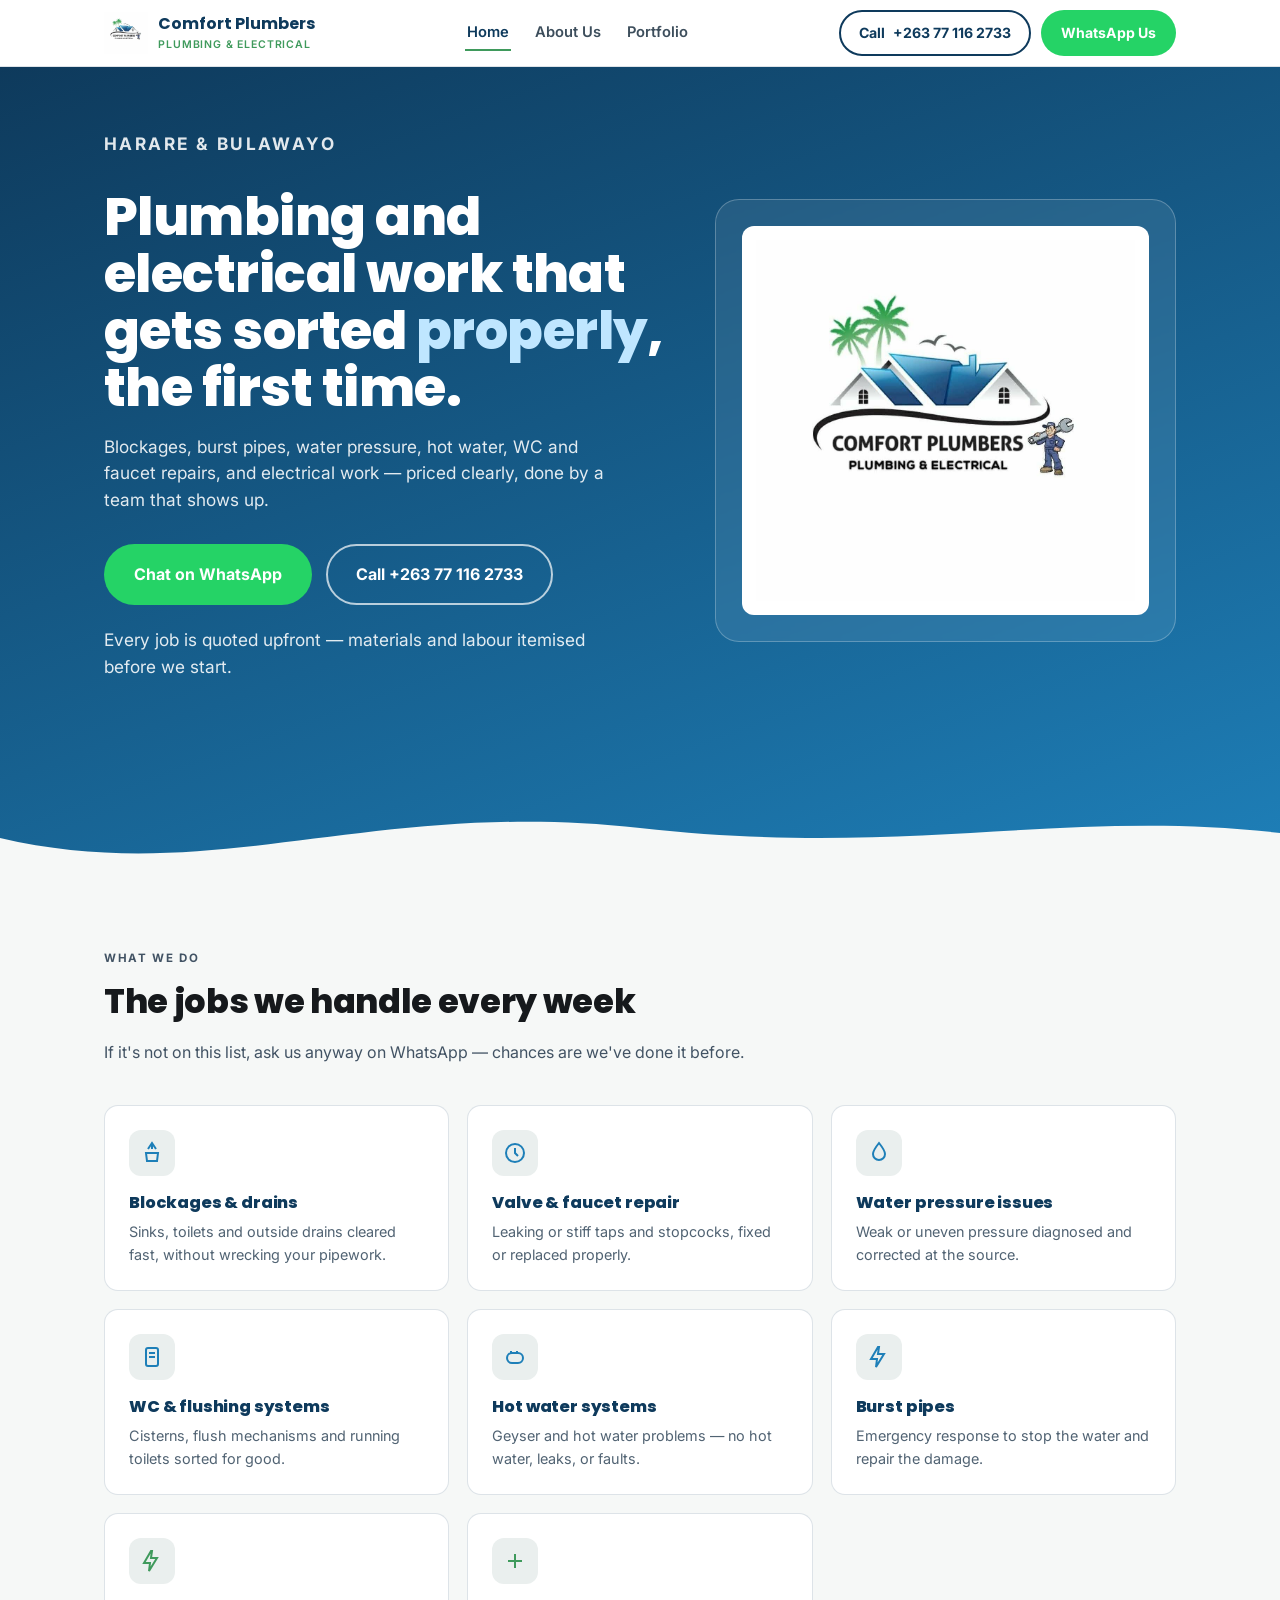
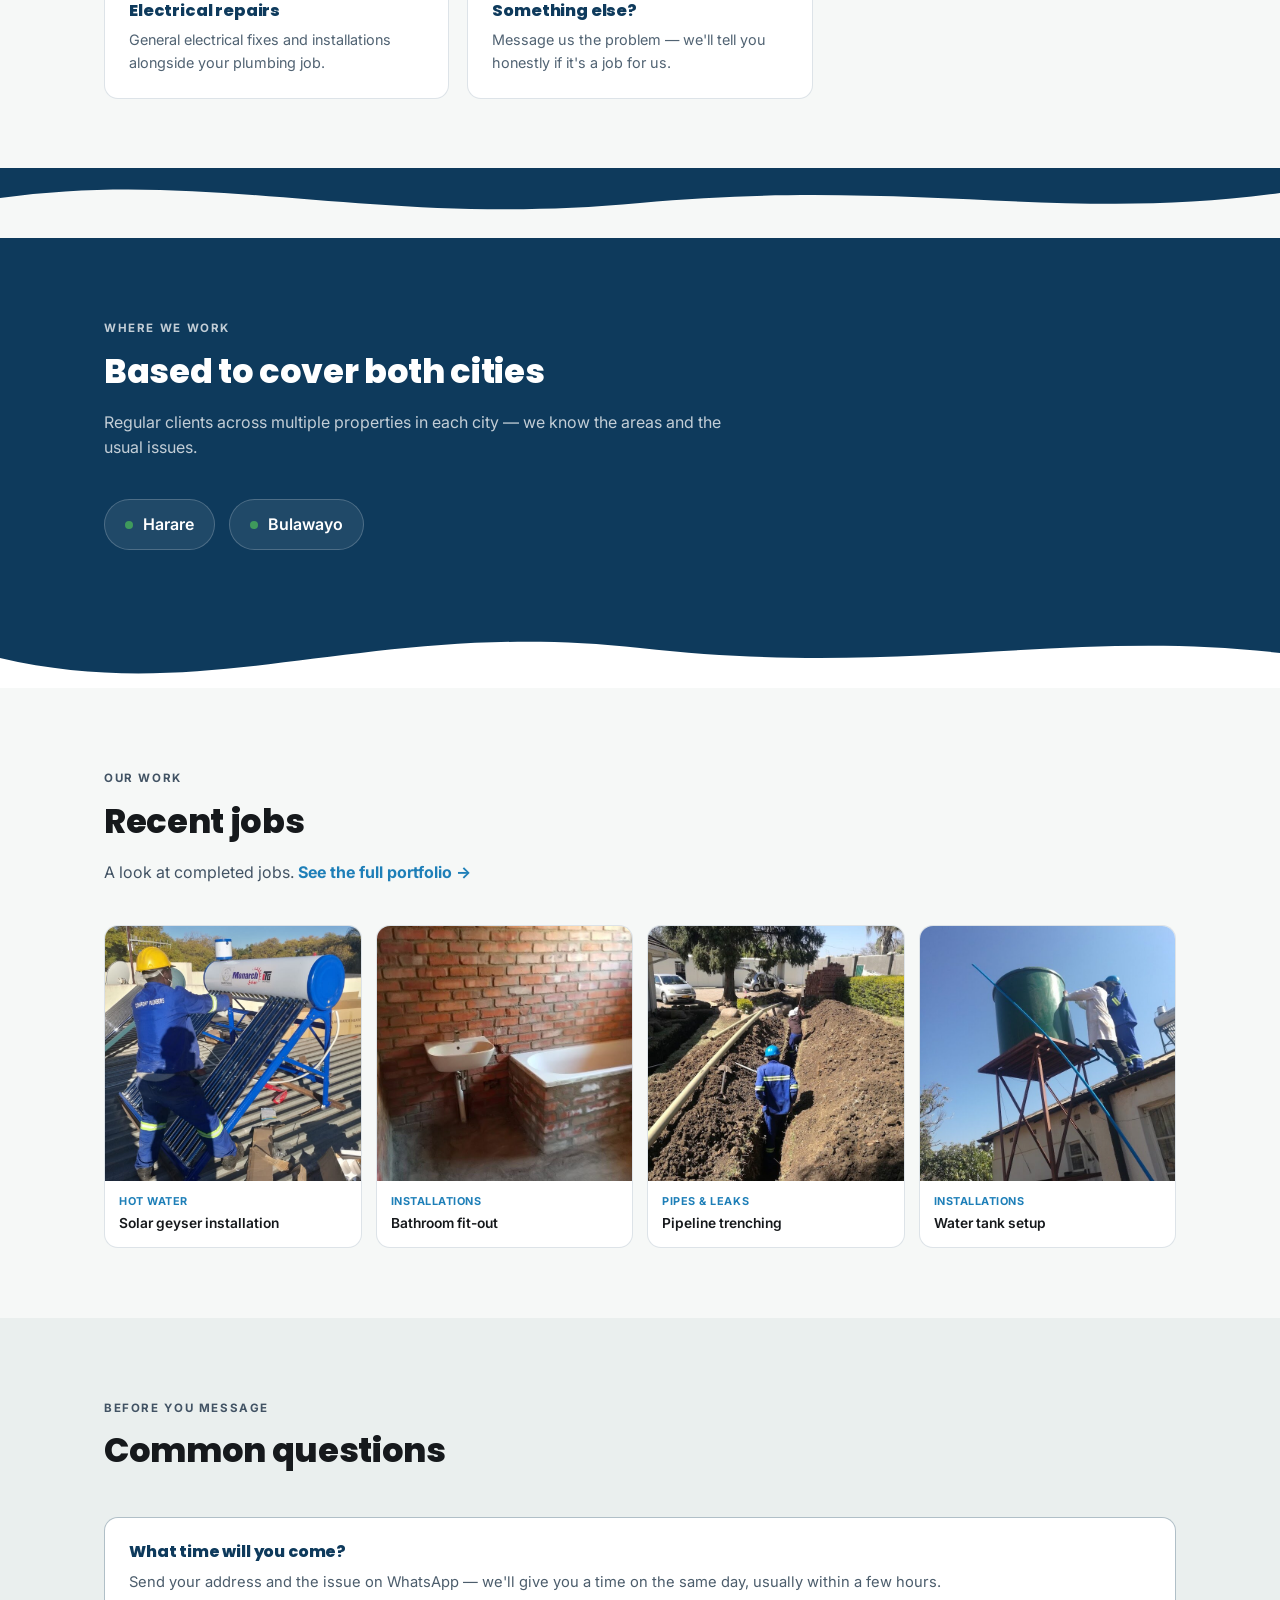
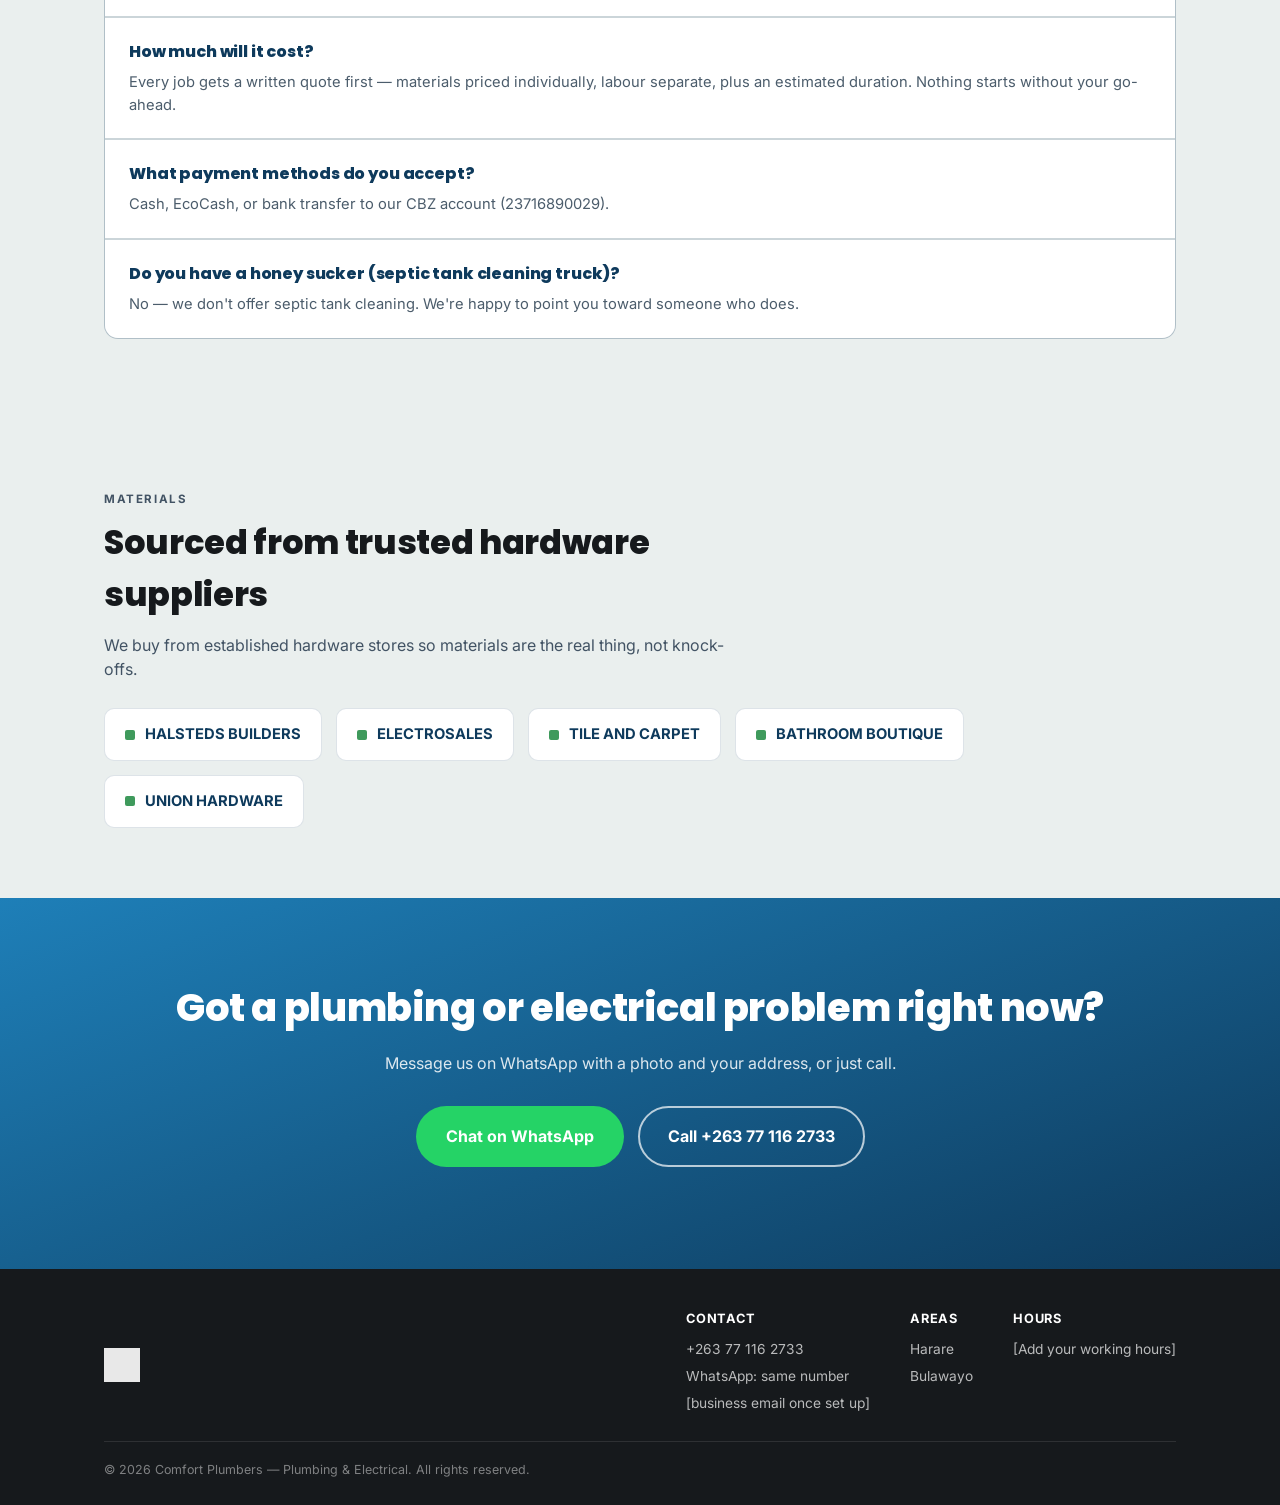
==== index.html @ 69921d15 "Add files via upload" ====
<!DOCTYPE html>
<html lang="en">
<head>
<meta charset="UTF-8">
<meta name="viewport" content="width=device-width, initial-scale=1.0">
<title>Comfort Plumbers | Plumbing &amp; Electrical — Harare &amp; Bulawayo</title>
<link rel="preconnect" href="https://fonts.googleapis.com">
<link href="https://fonts.googleapis.com/css2?family=Poppins:wght@600;700;800&family=Inter:wght@400;500;600;700&display=swap" rel="stylesheet">
<link rel="stylesheet" href="style.css">
</head>
<body>

<div class="topbar">
  <div class="topbar-inner">
    <div class="brand">
      <img src="logo.jpg" alt="Comfort Plumbers logo">
      <div class="brand-name">Comfort Plumbers<span>Plumbing &amp; Electrical</span></div>
    </div>
    <nav class="nav">
      <a href="index.html" class="active">Home</a>
      <a href="about.html">About Us</a>
      <a href="portfolio.html">Portfolio</a>
    </nav>
    <div class="top-actions">
      <a class="btn btn-call" href="tel:+263771162733"><span class="label">Call</span> +263 77 116 2733</a>
      <a class="btn btn-whatsapp" href="https://wa.me/263771162733" target="_blank" rel="noopener">WhatsApp Us</a>
    </div>
  </div>
</div>

<header class="hero">
  <div class="hero-inner">
    <div>
      <p class="eyebrow">Harare &amp; Bulawayo</p>
      <h1>Plumbing and electrical work that gets sorted <em>properly</em>, the first time.</h1>
      <p>Blockages, burst pipes, water pressure, hot water, WC and faucet repairs, and electrical work — priced clearly, done by a team that shows up.</p>
      <div class="hero-ctas">
        <a class="btn btn-whatsapp btn-lg" href="https://wa.me/263771162733" target="_blank" rel="noopener">Chat on WhatsApp</a>
        <a class="btn btn-call on-navy btn-lg" href="tel:+263771162733">Call +263 77 116 2733</a>
      </div>
      <p class="hero-note">Every job is quoted upfront — materials and labour itemised before we start.</p>
    </div>
    <div class="hero-badge">
      <img src="logo.jpg" alt="Comfort Plumbers">
    </div>
  </div>
  <svg class="wave" viewBox="0 0 1200 70" preserveAspectRatio="none" xmlns="http://www.w3.org/2000/svg">
    <path d="M0,40 C200,90 350,0 600,30 C850,60 1000,10 1200,35 L1200,70 L0,70 Z"></path>
  </svg>
</header>

<section id="services">
  <div class="wrap">
    <div class="section-head">
      <p class="eyebrow">What we do</p>
      <h2>The jobs we handle every week</h2>
      <p>If it's not on this list, ask us anyway on WhatsApp — chances are we've done it before.</p>
    </div>
    <div class="services-grid">

      <div class="service-card">
        <div class="service-icon">
          <svg width="24" height="24" viewBox="0 0 24 24" fill="none" stroke="currentColor" stroke-width="2"><path d="M12 2v6M8 8l4-6 4 6M6 12h12l-1 8H7l-1-8Z"/></svg>
        </div>
        <h3>Blockages &amp; drains</h3>
        <p>Sinks, toilets and outside drains cleared fast, without wrecking your pipework.</p>
      </div>

      <div class="service-card">
        <div class="service-icon">
          <svg width="24" height="24" viewBox="0 0 24 24" fill="none" stroke="currentColor" stroke-width="2"><circle cx="12" cy="12" r="9"/><path d="M12 7v5l3 3"/></svg>
        </div>
        <h3>Valve &amp; faucet repair</h3>
        <p>Leaking or stiff taps and stopcocks, fixed or replaced properly.</p>
      </div>

      <div class="service-card">
        <div class="service-icon">
          <svg width="24" height="24" viewBox="0 0 24 24" fill="none" stroke="currentColor" stroke-width="2"><path d="M12 2c4 5 6 8 6 11a6 6 0 1 1-12 0c0-3 2-6 6-11Z"/></svg>
        </div>
        <h3>Water pressure issues</h3>
        <p>Weak or uneven pressure diagnosed and corrected at the source.</p>
      </div>

      <div class="service-card">
        <div class="service-icon">
          <svg width="24" height="24" viewBox="0 0 24 24" fill="none" stroke="currentColor" stroke-width="2"><rect x="6" y="3" width="12" height="18" rx="2"/><path d="M9 8h6M9 12h6"/></svg>
        </div>
        <h3>WC &amp; flushing systems</h3>
        <p>Cisterns, flush mechanisms and running toilets sorted for good.</p>
      </div>

      <div class="service-card">
        <div class="service-icon">
          <svg width="24" height="24" viewBox="0 0 24 24" fill="none" stroke="currentColor" stroke-width="2"><path d="M4 13a5 5 0 0 1 5-5h6a5 5 0 0 1 0 10H9a5 5 0 0 1-5-5Z"/><path d="M8 8V6M14 8V6"/></svg>
        </div>
        <h3>Hot water systems</h3>
        <p>Geyser and hot water problems — no hot water, leaks, or faults.</p>
      </div>

      <div class="service-card">
        <div class="service-icon">
          <svg width="24" height="24" viewBox="0 0 24 24" fill="none" stroke="currentColor" stroke-width="2"><path d="M11 2 4 14h6l-1 8 8-13h-6l1-7Z"/></svg>
        </div>
        <h3>Burst pipes</h3>
        <p>Emergency response to stop the water and repair the damage.</p>
      </div>

      <div class="service-card electrical">
        <div class="service-icon">
          <svg width="24" height="24" viewBox="0 0 24 24" fill="none" stroke="currentColor" stroke-width="2"><path d="M11 2 4 14h6l-1 8 8-13h-6l1-7Z"/></svg>
        </div>
        <h3>Electrical repairs</h3>
        <p>General electrical fixes and installations alongside your plumbing job.</p>
      </div>

      <div class="service-card electrical">
        <div class="service-icon">
          <svg width="24" height="24" viewBox="0 0 24 24" fill="none" stroke="currentColor" stroke-width="2"><path d="M5 12h14M12 5v14"/></svg>
        </div>
        <h3>Something else?</h3>
        <p>Message us the problem — we'll tell you honestly if it's a job for us.</p>
      </div>

    </div>
  </div>
</section>

<svg class="wave flip" viewBox="0 0 1200 70" preserveAspectRatio="none" xmlns="http://www.w3.org/2000/svg" style="margin-top:-1px;">
  <path d="M0,30 C200,0 350,60 600,35 C850,10 1000,55 1200,25 L1200,0 L0,0 Z"></path>
</svg>

<section class="areas">
  <div class="wrap">
    <div class="section-head">
      <p class="eyebrow">Where we work</p>
      <h2>Based to cover both cities</h2>
      <p>Regular clients across multiple properties in each city — we know the areas and the usual issues.</p>
    </div>
    <div class="area-list">
      <div class="area-pill"><span class="dot"></span> Harare</div>
      <div class="area-pill"><span class="dot"></span> Bulawayo</div>
    </div>
  </div>
</section>

<svg class="wave flip-white" viewBox="0 0 1200 70" preserveAspectRatio="none" xmlns="http://www.w3.org/2000/svg" style="background:var(--navy);">
  <path d="M0,40 C200,90 350,0 600,30 C850,60 1000,10 1200,35 L1200,70 L0,70 Z"></path>
</svg>

<section id="work">
  <div class="wrap">
    <div class="section-head">
      <p class="eyebrow">Our work</p>
      <h2>Recent jobs</h2>
      <p>A look at completed jobs. <a href="portfolio.html" style="color:var(--sky);font-weight:700;">See the full portfolio →</a></p>
    </div>
    <div class="portfolio-grid">
      <figure class="portfolio-photo">
        <img src="photos/job-solar-heater.jpg" alt="Solar water heater installation on a roof">
        <figcaption><span class="cat">Hot Water</span>Solar geyser installation</figcaption>
      </figure>
      <figure class="portfolio-photo">
        <img src="photos/job-bathroom.jpg" alt="New bathroom installation with sink and bathtub">
        <figcaption><span class="cat">Installations</span>Bathroom fit-out</figcaption>
      </figure>
      <figure class="portfolio-photo">
        <img src="photos/job-trench-1.jpg" alt="Pipe being laid in a trench">
        <figcaption><span class="cat">Pipes &amp; Leaks</span>Pipeline trenching</figcaption>
      </figure>
      <figure class="portfolio-photo">
        <img src="photos/job-watertank.jpg" alt="Water tank being installed on a roof stand">
        <figcaption><span class="cat">Installations</span>Water tank setup</figcaption>
      </figure>
    </div>
  </div>
</section>

<section id="faq" style="background:var(--paper-dim);">
  <div class="wrap">
    <div class="section-head">
      <p class="eyebrow">Before you message</p>
      <h2>Common questions</h2>
    </div>
    <div class="faq">
      <div class="faq-item">
        <h3>What time will you come?</h3>
        <p>Send your address and the issue on WhatsApp — we'll give you a time on the same day, usually within a few hours.</p>
      </div>
      <div class="faq-item">
        <h3>How much will it cost?</h3>
        <p>Every job gets a written quote first — materials priced individually, labour separate, plus an estimated duration. Nothing starts without your go-ahead.</p>
      </div>
      <div class="faq-item">
        <h3>What payment methods do you accept?</h3>
        <p>Cash, EcoCash, or bank transfer to our CBZ account (23716890029).</p>
      </div>
      <div class="faq-item">
        <h3>Do you have a honey sucker (septic tank cleaning truck)?</h3>
        <p>No — we don't offer septic tank cleaning. We're happy to point you toward someone who does.</p>
      </div>
    </div>
  </div>
</section>

<section class="partners">
  <div class="wrap">
    <div class="section-head">
      <p class="eyebrow">Materials</p>
      <h2>Sourced from trusted hardware suppliers</h2>
      <p>We buy from established hardware stores so materials are the real thing, not knock-offs.</p>
    </div>
    <div class="partner-strip">
      <div class="partner-badge"><span class="sq"></span>HALSTEDS BUILDERS</div>
      <div class="partner-badge"><span class="sq"></span>ELECTROSALES</div>
      <div class="partner-badge"><span class="sq"></span>TILE AND CARPET</div>
       <div class="partner-badge"><span class="sq"></span>BATHROOM BOUTIQUE</div>
       <div class="partner-badge"><span class="sq"></span> UNION HARDWARE</div>
    </div>
  </div>
</section>

<section class="final-cta">
  <div class="wrap">
    <h2>Got a plumbing or electrical problem right now?</h2>
    <p>Message us on WhatsApp with a photo and your address, or just call.</p>
    <div class="hero-ctas">
      <a class="btn btn-whatsapp btn-lg" href="https://wa.me/263771162733" target="_blank" rel="noopener">Chat on WhatsApp</a>
      <a class="btn btn-call on-navy btn-lg" href="tel:+263771162733">Call +263 77 116 2733</a>
    </div>
  </div>
</section>

<footer>
  <div class="wrap">
    <div class="footer-inner">
      <div class="footer-brand">
        <img src="logo.jpg" alt="Comfort Plumbers">
      </div>
      <div class="cols">
        <div>
          <h4>Contact</h4>
          <ul>
            <li>+263 77 116 2733</li>
            <li>WhatsApp: same number</li>
            <li>[business email once set up]</li>
          </ul>
        </div>
        <div>
          <h4>Areas</h4>
          <ul>
            <li>Harare</li>
            <li>Bulawayo</li>
          </ul>
        </div>
        <div>
          <h4>Hours</h4>
          <ul>
            <li>[Add your working hours]</li>
          </ul>
        </div>
      </div>
    </div>
    <div class="footer-bottom">© 2026 Comfort Plumbers — Plumbing &amp; Electrical. All rights reserved.</div>
  </div>
</footer>

</body>
</html>
---- style.css ----
:root{
    --navy:#0E3A5C;
    --sky:#1E7FB8;
    --green:#3F9A5C;
    --whatsapp:#25D366;
    --ink:#16191C;
    --paper:#F6F8F7;
    --paper-dim:#EAEFEE;
    --white:#FFFFFF;
    --line:rgba(14,58,92,0.14);
    --radius:14px;
  }
  *{box-sizing:border-box;margin:0;padding:0;}
  html{scroll-behavior:smooth;}
  body{
    font-family:'Inter',sans-serif;
    color:var(--ink);
    background:var(--paper);
    line-height:1.55;
    -webkit-font-smoothing:antialiased;
  }
  h1,h2,h3,.display{
    font-family:'Poppins',sans-serif;
    font-weight:800;
    letter-spacing:-0.01em;
  }
  a{color:inherit;text-decoration:none;}
  img{max-width:100%;display:block;}
  .wrap{max-width:1120px;margin:0 auto;padding:0 24px;}
  .eyebrow{
    font-size:0.72rem;
    font-weight:700;
    letter-spacing:0.14em;
    text-transform:uppercase;
    color:var(--sky);
  }

  /* ===== Sticky top bar ===== */
  .topbar{
    position:sticky;top:0;z-index:50;
    background:var(--white);
    border-bottom:1px solid var(--line);
  }
  .topbar-inner{
    display:flex;align-items:center;justify-content:space-between;
    padding:10px 24px;max-width:1120px;margin:0 auto;
  }
  .brand{display:flex;align-items:center;gap:10px;}
  .brand img{height:42px;width:auto;}
  .brand-name{font-family:'Poppins';font-weight:700;font-size:1rem;color:var(--navy);}
  .brand-name span{display:block;font-family:'Inter';font-weight:600;font-size:0.66rem;letter-spacing:0.08em;text-transform:uppercase;color:var(--green);}
  .top-actions{display:flex;gap:10px;}
  .btn{
    display:inline-flex;align-items:center;gap:8px;
    padding:10px 18px;border-radius:999px;
    font-weight:700;font-size:0.88rem;
    border:2px solid transparent;
    transition:transform .15s ease, box-shadow .15s ease;
    white-space:nowrap;
  }
  .btn:hover{transform:translateY(-1px);}
  .btn-call{border-color:var(--navy);color:var(--navy);}
  .btn-call:hover{background:var(--navy);color:var(--white);}
  .btn-whatsapp{background:var(--whatsapp);color:var(--white);}
  .btn-whatsapp:hover{box-shadow:0 6px 18px rgba(37,211,102,0.4);}
  .btn-lg{padding:16px 28px;font-size:1rem;}
  @media (max-width:640px){ .top-actions .label{display:none;} }

  /* ===== Nav ===== */
  .nav{display:flex;gap:22px;align-items:center;}
  .nav a{
    font-weight:600;font-size:0.92rem;color:#3D4E5C;
    padding:6px 2px;border-bottom:2px solid transparent;
  }
  .nav a:hover{color:var(--navy);}
  .nav a.active{color:var(--navy);border-bottom-color:var(--green);}
  .topbar-inner{gap:20px;flex-wrap:wrap;}
  @media (max-width:760px){
    .topbar-inner{justify-content:center;text-align:center;}
    .nav{order:3;width:100%;justify-content:center;padding-top:6px;border-top:1px solid var(--line);margin-top:6px;}
  }

  /* ===== Page hero (About / Portfolio) ===== */
  .page-hero{
    background:linear-gradient(160deg, var(--navy) 0%, var(--sky) 100%);
    color:var(--white);padding:56px 0 80px;position:relative;
  }
  .page-hero .wrap{max-width:820px;}
  .page-hero h1{font-size:clamp(1.9rem,4vw,2.6rem);margin-bottom:12px;}
  .page-hero p{color:rgba(255,255,255,0.85);max-width:56ch;}

  /* ===== About page ===== */
  .about-grid{display:grid;grid-template-columns:1.1fr 0.9fr;gap:48px;align-items:start;}
  @media (max-width:860px){ .about-grid{grid-template-columns:1fr;} }
  .about-grid h2{font-size:1.5rem;color:var(--navy);margin-bottom:14px;}
  .about-grid p{color:#425364;margin-bottom:14px;}
  .value-list{display:grid;gap:14px;}
  .value-card{
    background:var(--white);border:1px solid var(--line);border-radius:var(--radius);
    padding:18px 20px;
  }
  .value-card h3{font-size:0.98rem;color:var(--navy);margin-bottom:4px;}
  .value-card p{font-size:0.88rem;color:#516373;margin:0;}
  .stat-row{display:flex;gap:28px;flex-wrap:wrap;margin:26px 0 6px;}
  .stat{min-width:120px;}
  .stat b{display:block;font-family:'Poppins';font-size:1.7rem;color:var(--navy);}
  .stat span{font-size:0.82rem;color:#5A6C7A;}

  /* ===== Portfolio page ===== */
  .filter-row{display:flex;gap:10px;flex-wrap:wrap;margin-bottom:28px;}
  .filter-pill{
    padding:8px 16px;border-radius:999px;border:1.5px solid var(--line);
    font-size:0.84rem;font-weight:600;color:#43535F;cursor:pointer;user-select:none;
  }
  .filter-pill.active{background:var(--navy);border-color:var(--navy);color:var(--white);}
  .portfolio-grid.full{grid-template-columns:repeat(4,1fr);}
  @media (max-width:860px){ .portfolio-grid.full{grid-template-columns:repeat(2,1fr);} }
  .portfolio-frame .cat{font-size:0.7rem;font-weight:700;text-transform:uppercase;letter-spacing:0.05em;color:var(--sky);}

  .portfolio-photo{
    background:var(--white);border:1px solid var(--line);border-radius:var(--radius);
    overflow:hidden;transition:box-shadow .15s ease, transform .15s ease;
  }
  .portfolio-photo:hover{box-shadow:0 10px 26px rgba(14,58,92,0.12);transform:translateY(-2px);}
  .portfolio-photo img{width:100%;aspect-ratio:1;object-fit:cover;display:block;}
  .portfolio-photo figcaption{padding:12px 14px;font-size:0.86rem;font-weight:600;color:var(--ink);}
  .portfolio-photo figcaption .cat{
    display:block;font-size:0.68rem;font-weight:700;text-transform:uppercase;
    letter-spacing:0.05em;color:var(--sky);margin-bottom:3px;
  }
  .portfolio-photo.is-hidden{display:none;}

  /* ===== Hero ===== */
  .hero{
    background:linear-gradient(160deg, var(--navy) 0%, var(--sky) 100%);
    color:var(--white);
    padding:64px 0 0;
    position:relative;
    overflow:hidden;
  }
  .hero-inner{
    max-width:1120px;margin:0 auto;padding:0 24px 90px;
    display:grid;grid-template-columns:1.1fr 0.9fr;gap:48px;align-items:center;
  }
  @media (max-width:860px){ .hero-inner{grid-template-columns:1fr;} }
  .hero h1{
    font-size:clamp(2.1rem, 4.4vw, 3.3rem);
    line-height:1.08;
    margin-bottom:18px;
  }
  .hero h1 em{
    font-style:normal;
    color:#BFE6FF;
  }
  .hero p{
    font-size:1.08rem;
    color:rgba(255,255,255,0.88);
    max-width:46ch;
    margin-bottom:30px;
  }
  .hero-ctas{display:flex;flex-wrap:wrap;gap:14px;margin-bottom:22px;}
  .btn-call.on-navy{border-color:rgba(255,255,255,0.7);color:var(--white);}
  .btn-call.on-navy:hover{background:var(--white);color:var(--navy);}
  .hero-note{font-size:0.85rem;color:rgba(255,255,255,0.72);}
  .hero-badge{
    justify-self:center;
    background:rgba(255,255,255,0.08);
    border:1px solid rgba(255,255,255,0.25);
    border-radius:24px;
    padding:26px;
    backdrop-filter:blur(2px);
  }
  .hero-badge img{border-radius:12px;background:var(--white);padding:14px;}

  /* Wave divider — the recurring signature shape, taken from the swoosh under the roof in the logo */
  .wave{display:block;width:100%;height:70px;margin-top:-2px;}
  .wave path{fill:var(--paper);}
  .wave.flip path{fill:var(--navy);}
  .wave.flip-white path{fill:var(--white);}

  section{padding:70px 0;}
  .section-head{max-width:640px;margin-bottom:40px;}
  .section-head h2{font-size:clamp(1.5rem,3vw,2.1rem);margin-top:8px;}
  .section-head p{color:#425364;margin-top:12px;}

  /* ===== Services ===== */
  .services-grid{
    display:grid;grid-template-columns:repeat(3,1fr);gap:18px;
  }
  @media (max-width:860px){ .services-grid{grid-template-columns:repeat(2,1fr);} }
  @media (max-width:560px){ .services-grid{grid-template-columns:1fr;} }
  .service-card{
    background:var(--white);
    border:1px solid var(--line);
    border-radius:var(--radius);
    padding:24px;
    transition:box-shadow .15s ease, transform .15s ease;
  }
  .service-card:hover{box-shadow:0 10px 26px rgba(14,58,92,0.1);transform:translateY(-2px);}
  .service-icon{
    width:46px;height:46px;border-radius:12px;
    background:var(--paper-dim);
    display:flex;align-items:center;justify-content:center;
    margin-bottom:14px;color:var(--sky);
  }
  .service-card h3{font-size:1.02rem;margin-bottom:6px;color:var(--navy);}
  .service-card p{font-size:0.9rem;color:#516373;}
  .service-card.electrical .service-icon{color:var(--green);}

  /* ===== Areas ===== */
  .areas{background:var(--navy);color:var(--white);}
  .areas .section-head p{color:rgba(255,255,255,0.75);}
  .areas .eyebrow{color:#8fd6ff;}
  .area-list{display:flex;flex-wrap:wrap;gap:14px;}
  .area-pill{
    display:flex;align-items:center;gap:10px;
    background:rgba(255,255,255,0.08);
    border:1px solid rgba(255,255,255,0.2);
    border-radius:999px;padding:12px 20px;font-weight:600;
  }
  .area-pill .dot{width:8px;height:8px;border-radius:50%;background:var(--green);}

  /* ===== Portfolio ===== */
  .portfolio-grid{
    display:grid;grid-template-columns:repeat(4,1fr);gap:14px;
  }
  @media (max-width:860px){ .portfolio-grid{grid-template-columns:repeat(2,1fr);} }
  .portfolio-frame{
    aspect-ratio:1;
    border-radius:var(--radius);
    background:var(--paper-dim);
    border:1.5px dashed var(--line);
    display:flex;flex-direction:column;align-items:center;justify-content:center;
    gap:8px;color:#7c8b98;text-align:center;padding:12px;
  }
  .portfolio-frame svg{opacity:0.55;}
  .portfolio-frame span{font-size:0.78rem;font-weight:600;}

  /* ===== FAQ ===== */
  .faq{display:grid;gap:2px;background:var(--line);border-radius:var(--radius);overflow:hidden;border:1px solid var(--line);}
  .faq-item{background:var(--white);padding:22px 24px;}
  .faq-item h3{font-size:1rem;color:var(--navy);margin-bottom:6px;}
  .faq-item p{font-size:0.92rem;color:#4c5d6c;}
  .faq-item .flag{
    display:inline-block;margin-top:8px;font-size:0.76rem;font-weight:700;
    color:#B15E00;background:#FFF1DC;border-radius:6px;padding:3px 8px;
  }

  /* ===== Partners ===== */
  .partners{background:var(--paper-dim);}
  .partners .section-head{margin-bottom:26px;}
  .partner-strip{
    display:flex;flex-wrap:wrap;gap:14px;
  }
  .partner-badge{
    background:var(--white);border:1px solid var(--line);border-radius:10px;
    padding:14px 20px;font-weight:700;color:var(--navy);font-size:0.92rem;
    display:flex;align-items:center;gap:10px;
  }
  .partner-badge .sq{width:10px;height:10px;background:var(--green);border-radius:2px;}

  /* ===== Final CTA ===== */
  .final-cta{
    background:linear-gradient(160deg, var(--sky) 0%, var(--navy) 100%);
    color:var(--white);text-align:center;
    padding:80px 0;
  }
  .final-cta h2{font-size:clamp(1.6rem,3.4vw,2.4rem);margin-bottom:14px;}
  .final-cta p{color:rgba(255,255,255,0.85);max-width:52ch;margin:0 auto 30px;}
  .final-cta .hero-ctas{justify-content:center;}

  /* ===== Footer ===== */
  footer{background:var(--ink);color:rgba(255,255,255,0.7);padding:40px 0 26px;font-size:0.86rem;}
  .footer-inner{display:flex;flex-wrap:wrap;justify-content:space-between;gap:24px;margin-bottom:20px;}
  .footer-brand{display:flex;align-items:center;gap:10px;}
  .footer-brand img{height:34px;filter:brightness(0) invert(1);opacity:0.9;}
  footer .cols{display:flex;gap:40px;flex-wrap:wrap;}
  footer h4{color:var(--white);font-size:0.8rem;letter-spacing:0.06em;text-transform:uppercase;margin-bottom:10px;}
  footer li{list-style:none;margin-bottom:6px;}
  .footer-bottom{border-top:1px solid rgba(255,255,255,0.1);padding-top:18px;font-size:0.78rem;color:rgba(255,255,255,0.45);}
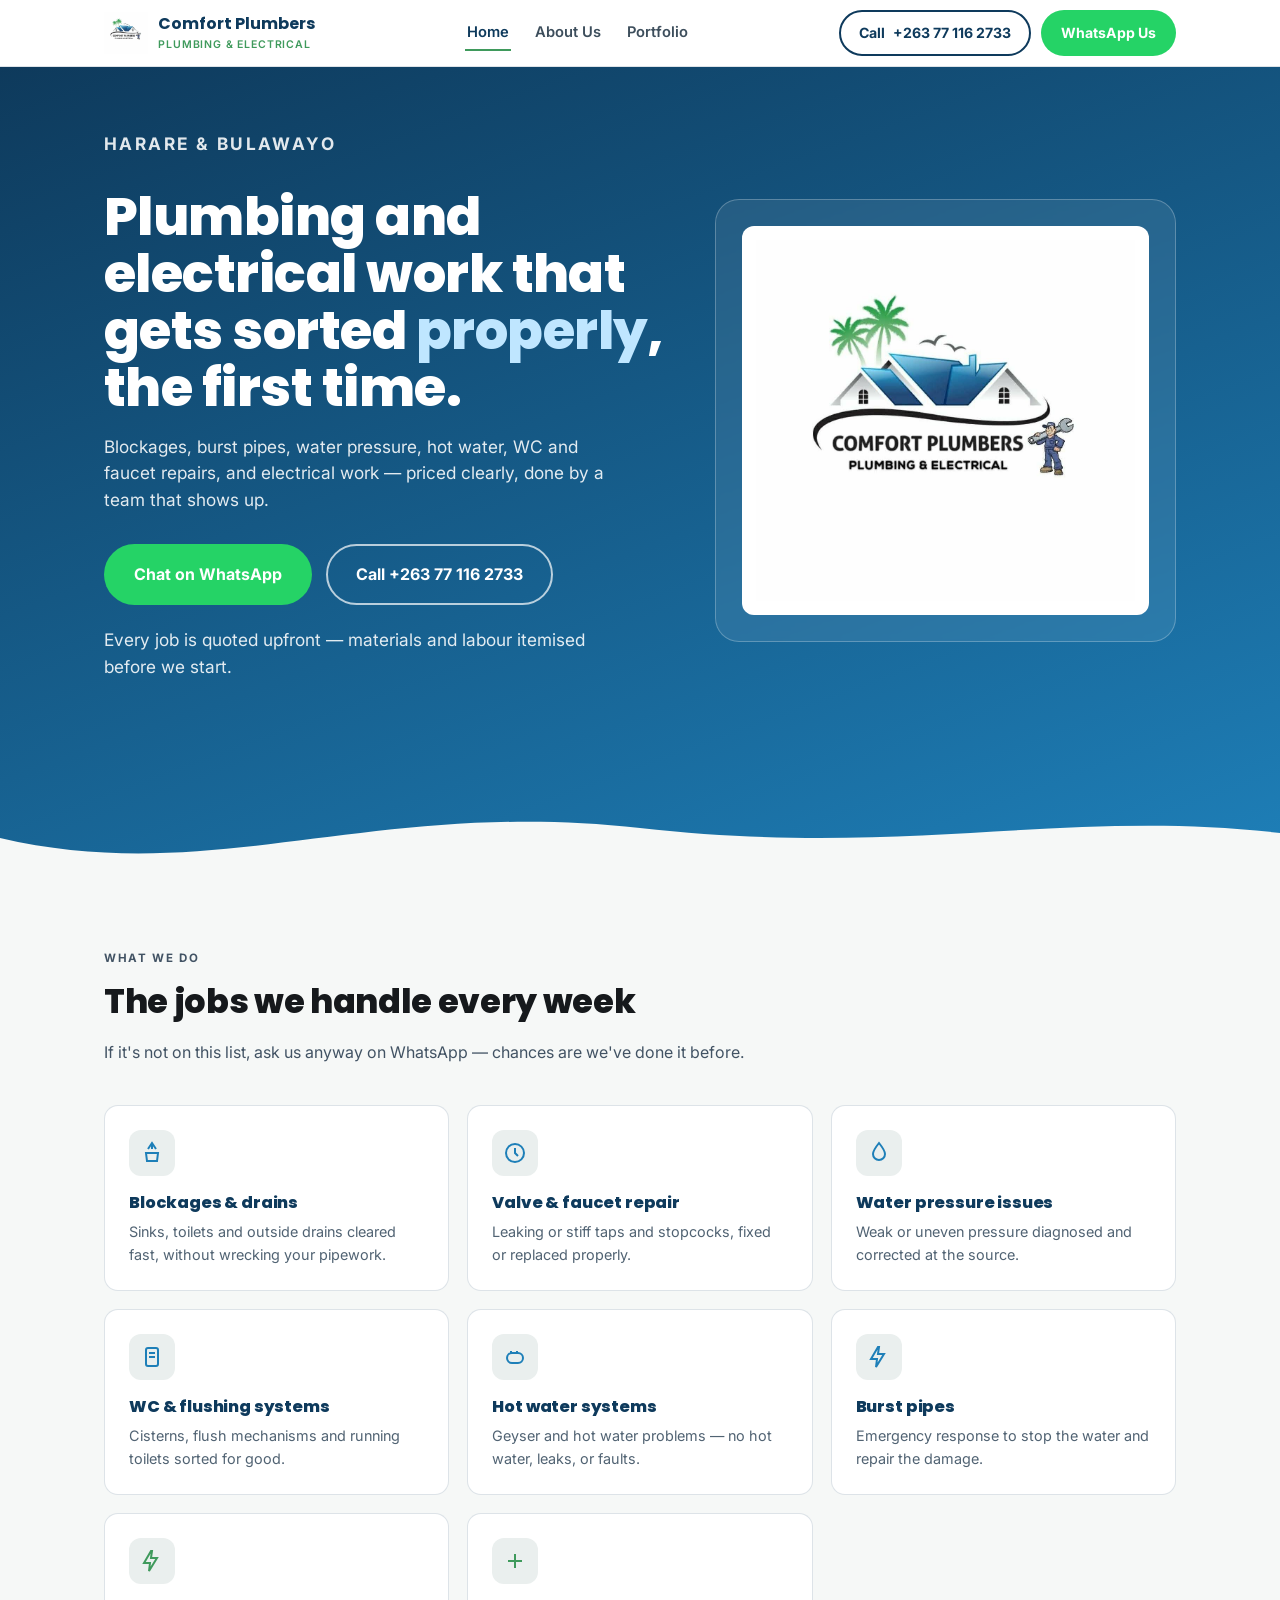
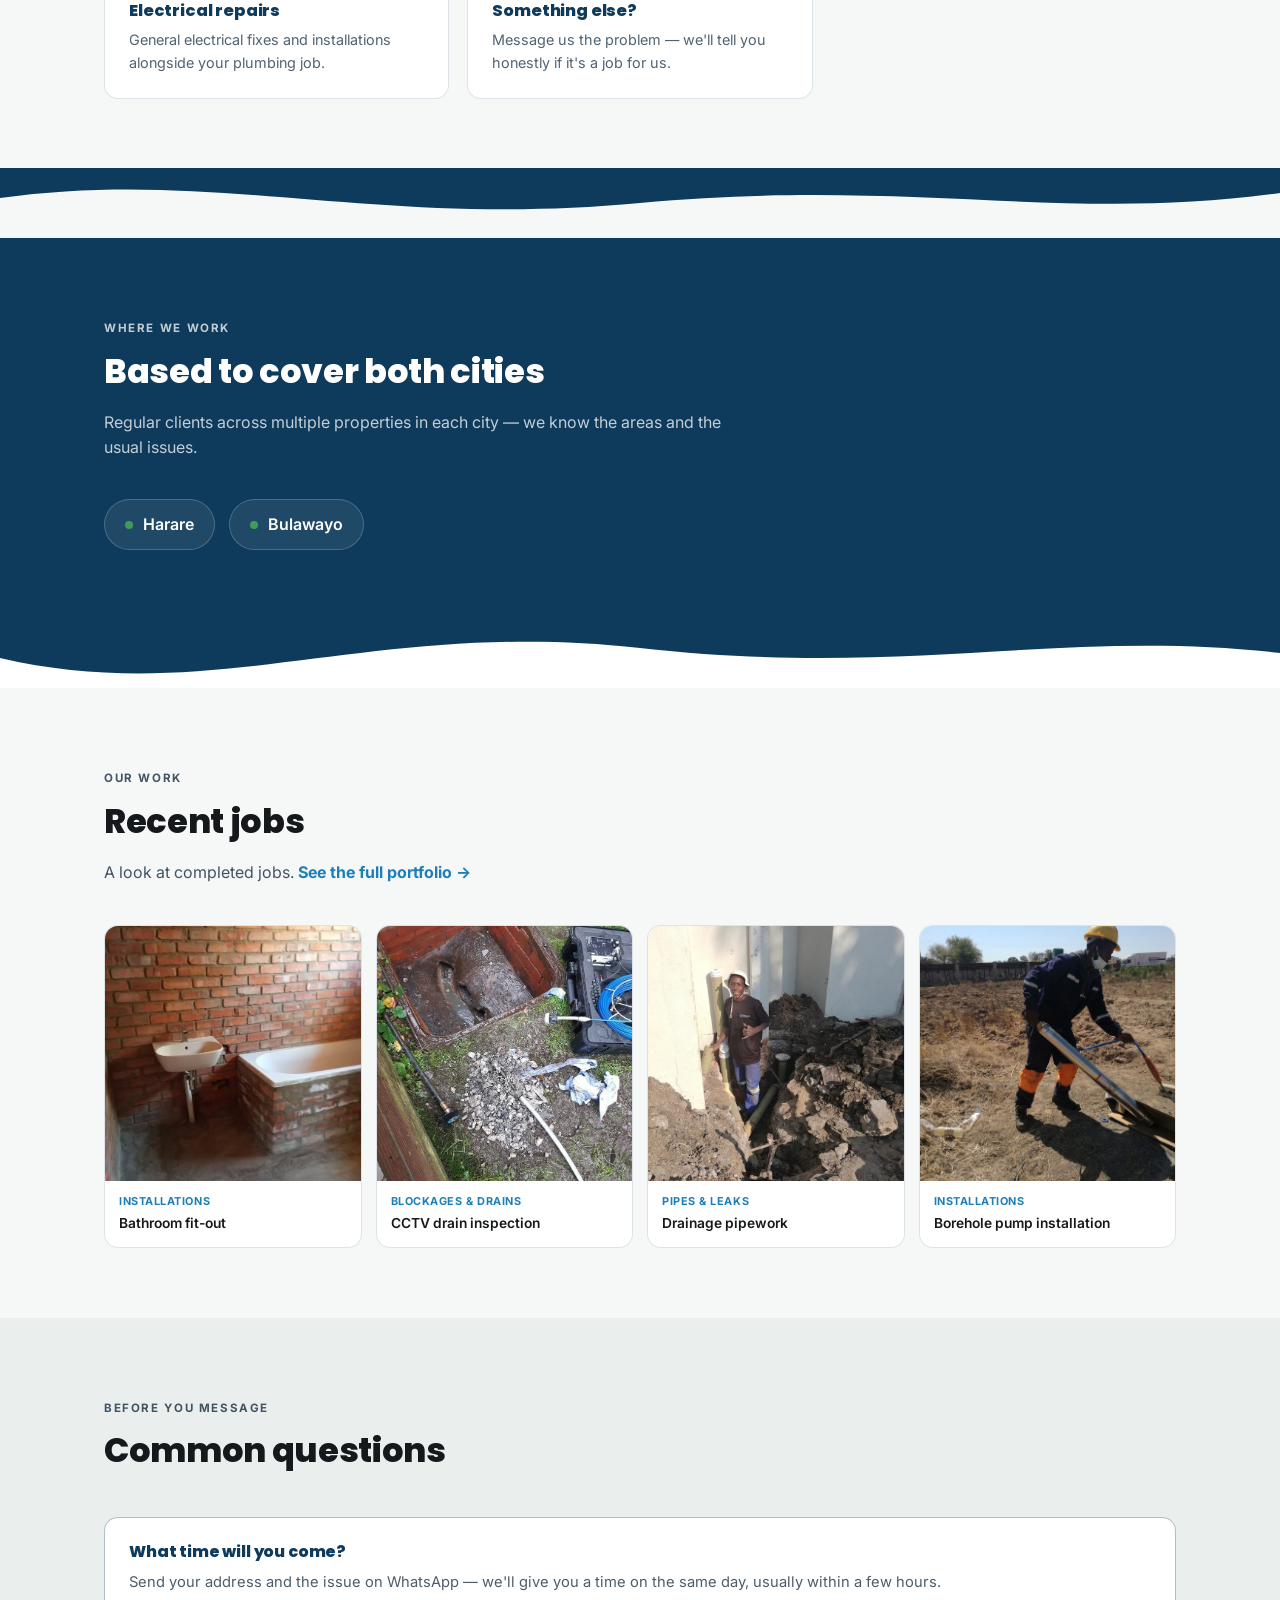
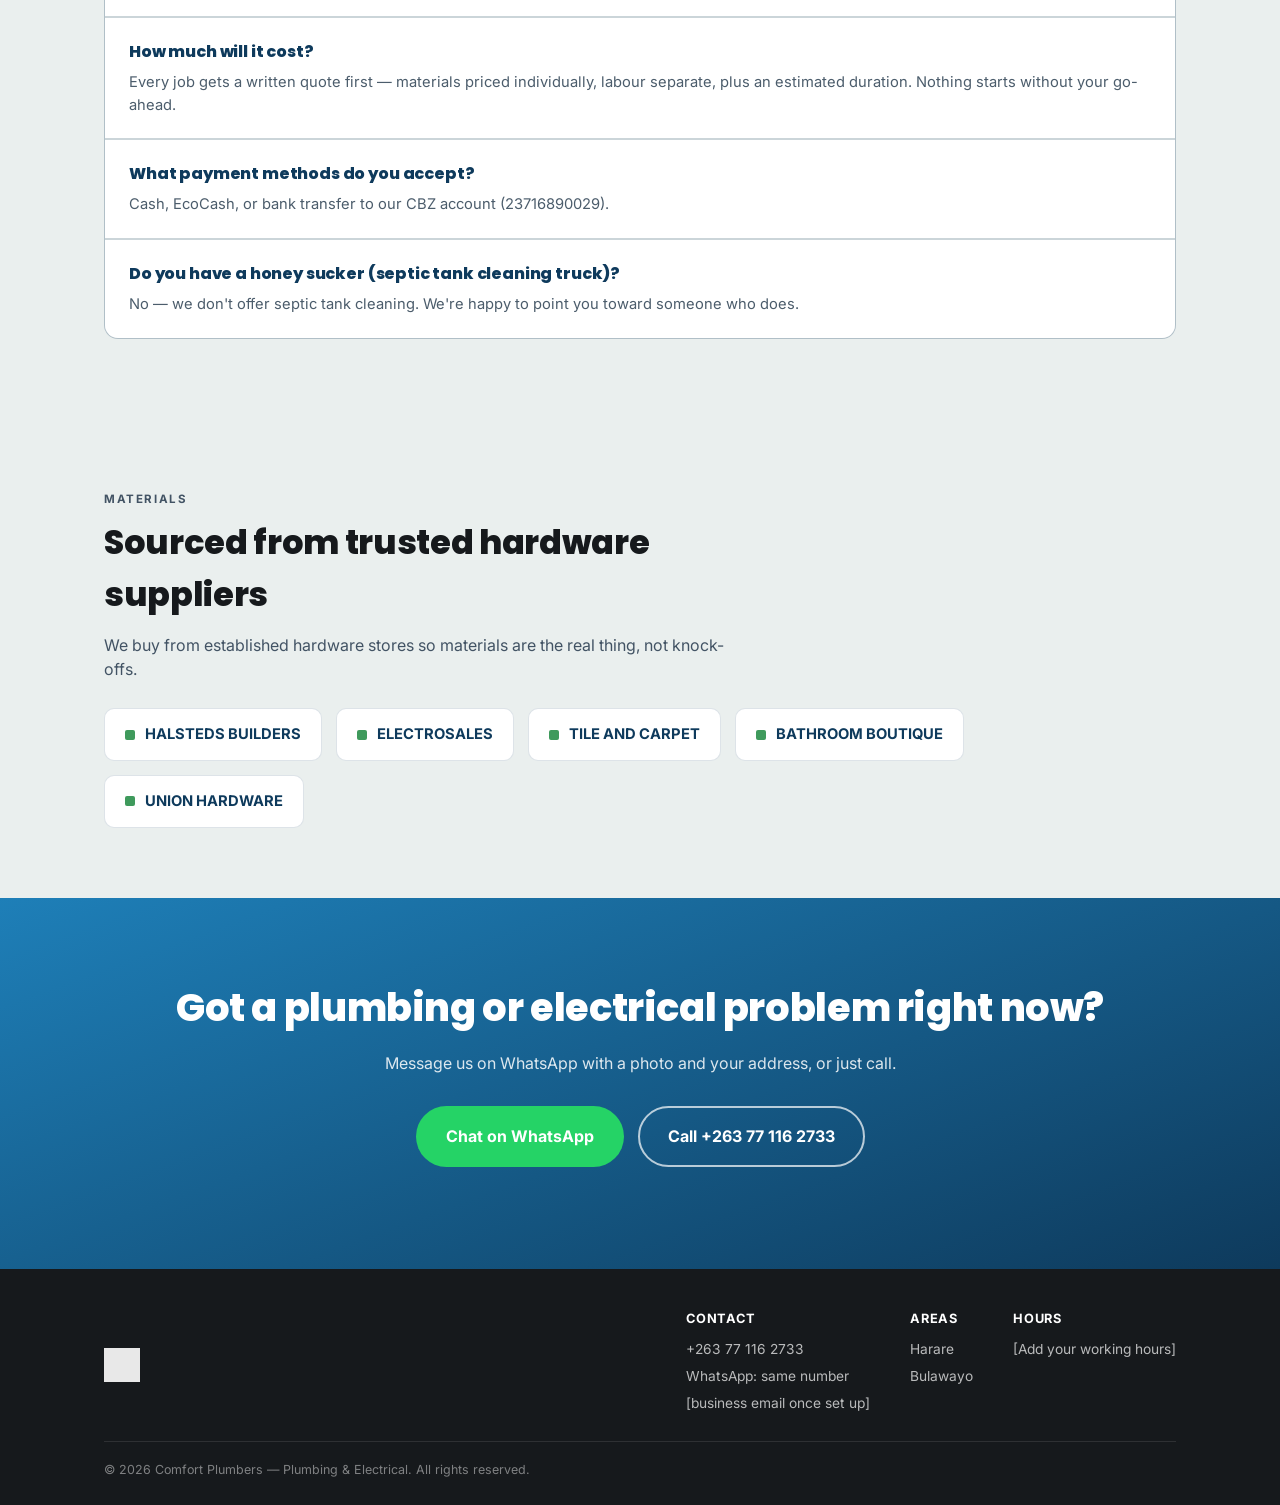
==== commit 7bdd190d: "Update index.html" ====
--- a/index.html
+++ b/index.html
@@ -157,20 +157,20 @@
     </div>
     <div class="portfolio-grid">
       <figure class="portfolio-photo">
-        <img src="photos/job-solar-heater.jpg" alt="Solar water heater installation on a roof">
-        <figcaption><span class="cat">Hot Water</span>Solar geyser installation</figcaption>
-      </figure>
-      <figure class="portfolio-photo">
         <img src="photos/job-bathroom.jpg" alt="New bathroom installation with sink and bathtub">
         <figcaption><span class="cat">Installations</span>Bathroom fit-out</figcaption>
       </figure>
       <figure class="portfolio-photo">
-        <img src="photos/job-trench-1.jpg" alt="Pipe being laid in a trench">
-        <figcaption><span class="cat">Pipes &amp; Leaks</span>Pipeline trenching</figcaption>
-      </figure>
-      <figure class="portfolio-photo">
-        <img src="photos/job-watertank.jpg" alt="Water tank being installed on a roof stand">
-        <figcaption><span class="cat">Installations</span>Water tank setup</figcaption>
+        <img src="photos/job-cctv-inspection.jpg" alt="CCTV drain camera inspection at a manhole">
+        <figcaption><span class="cat">Blockages &amp; Drains</span>CCTV drain inspection</figcaption>
+      </figure>
+      <figure class="portfolio-photo">
+        <img src="photos/job-pipework-1.jpg" alt="Outdoor drainage pipework completed against a wall">
+        <figcaption><span class="cat">Pipes &amp; Leaks</span>Drainage pipework</figcaption>
+      </figure>
+      <figure class="portfolio-photo">
+        <img src="photos/job-borehole-pump.jpg" alt="Submersible borehole pump being prepared for installation">
+        <figcaption><span class="cat">Installations</span>Borehole pump installation</figcaption>
       </figure>
     </div>
   </div>
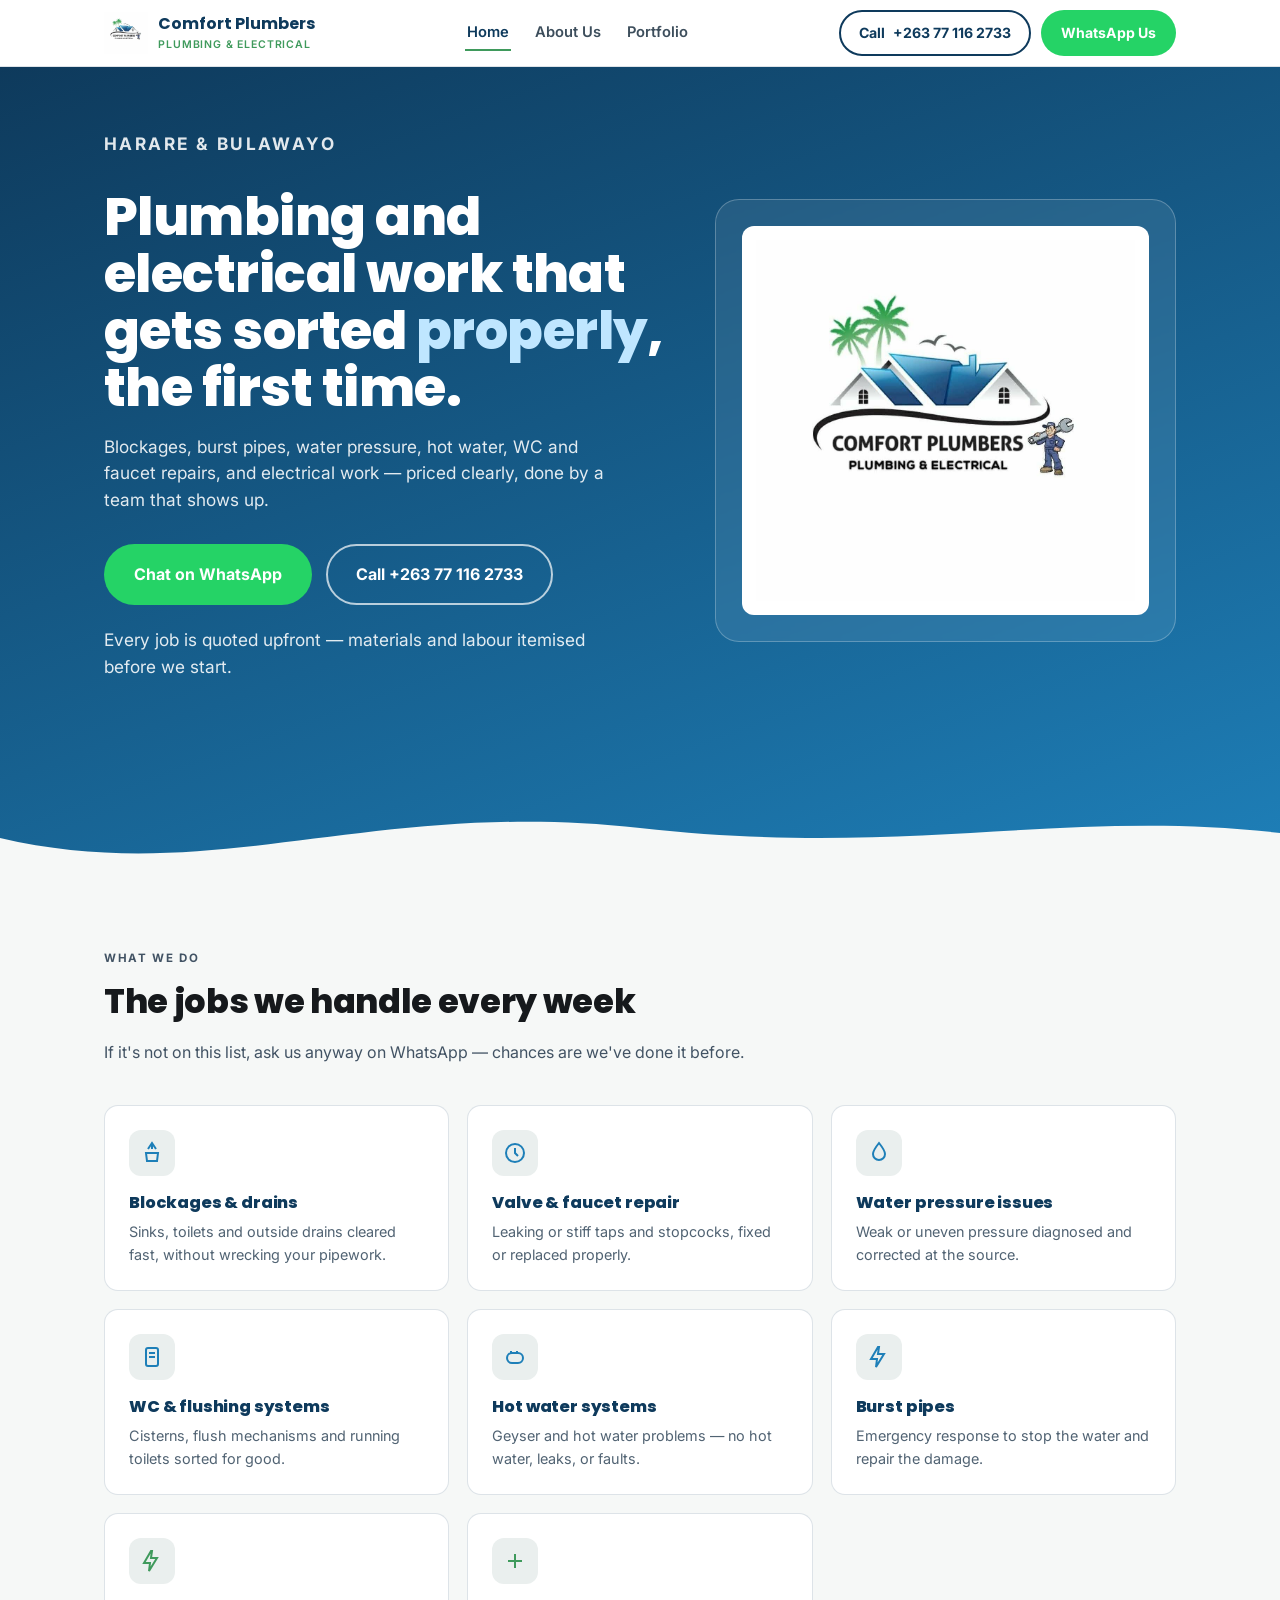
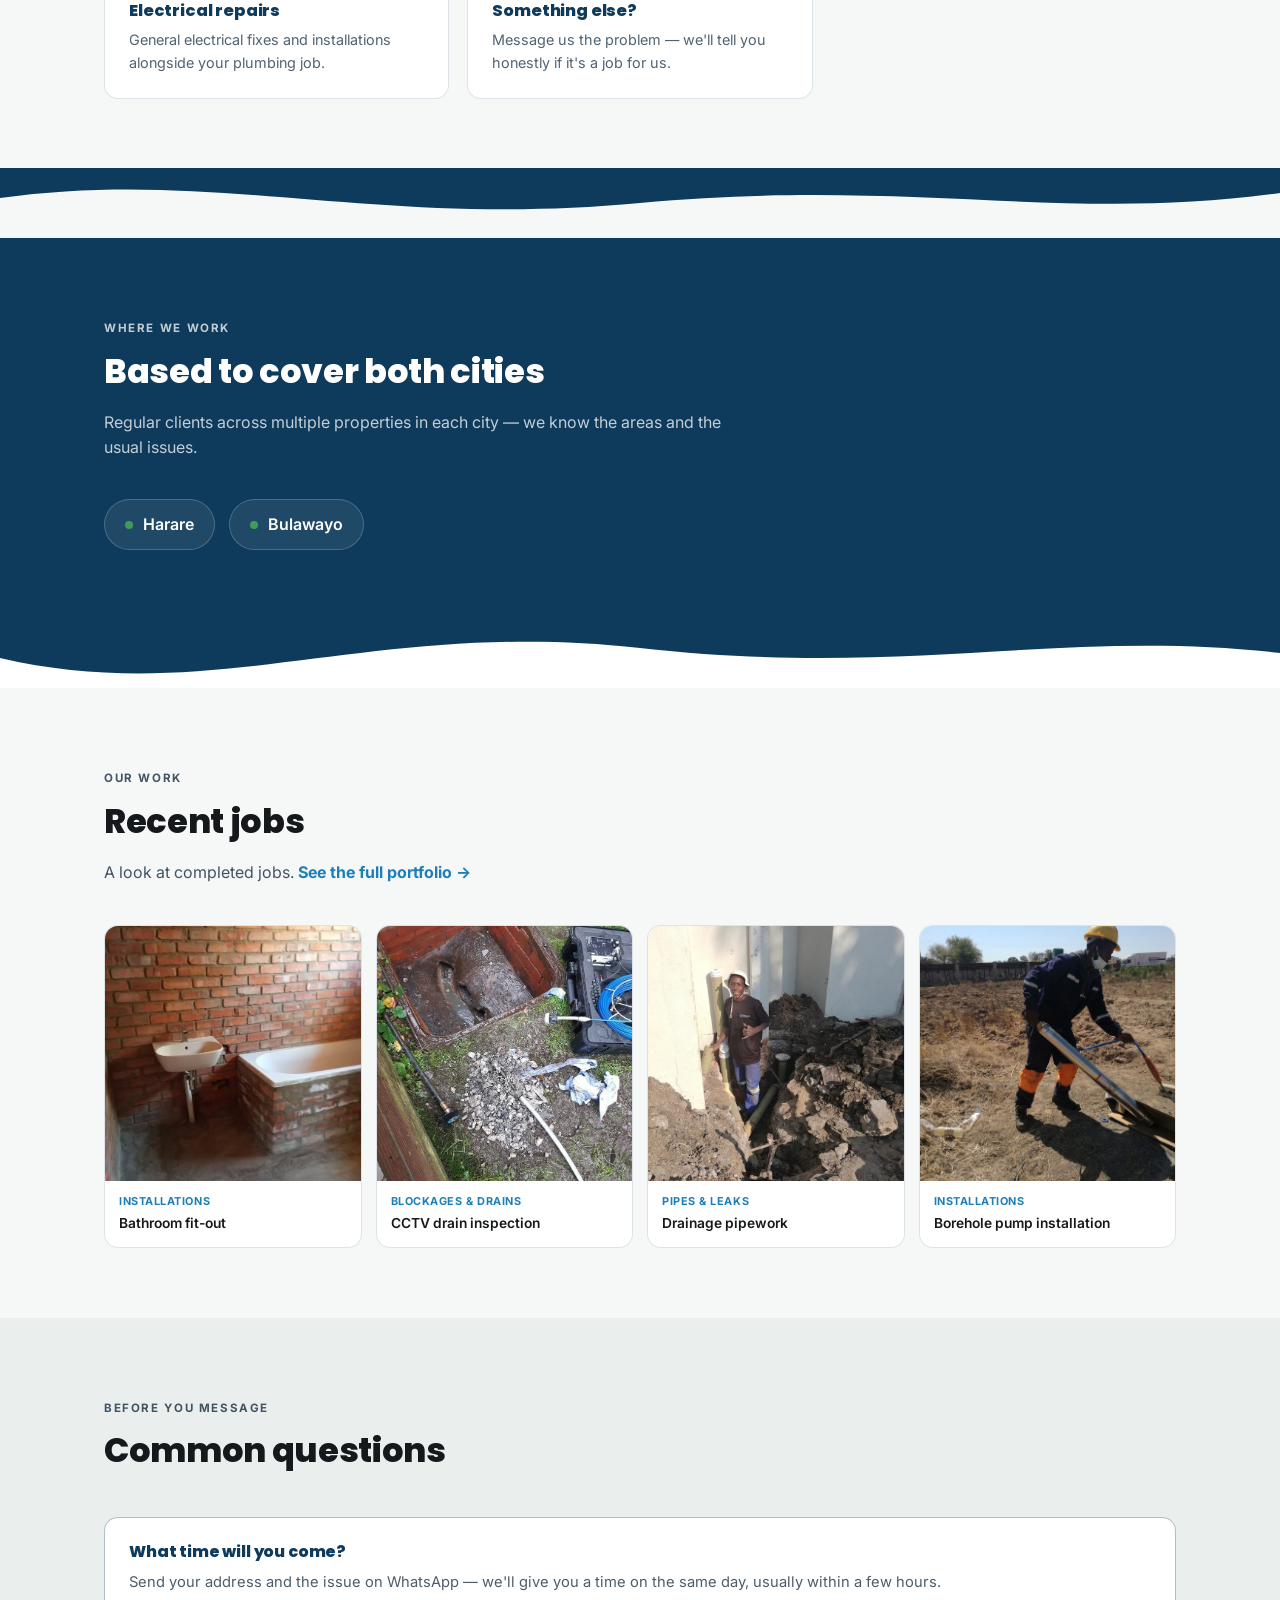
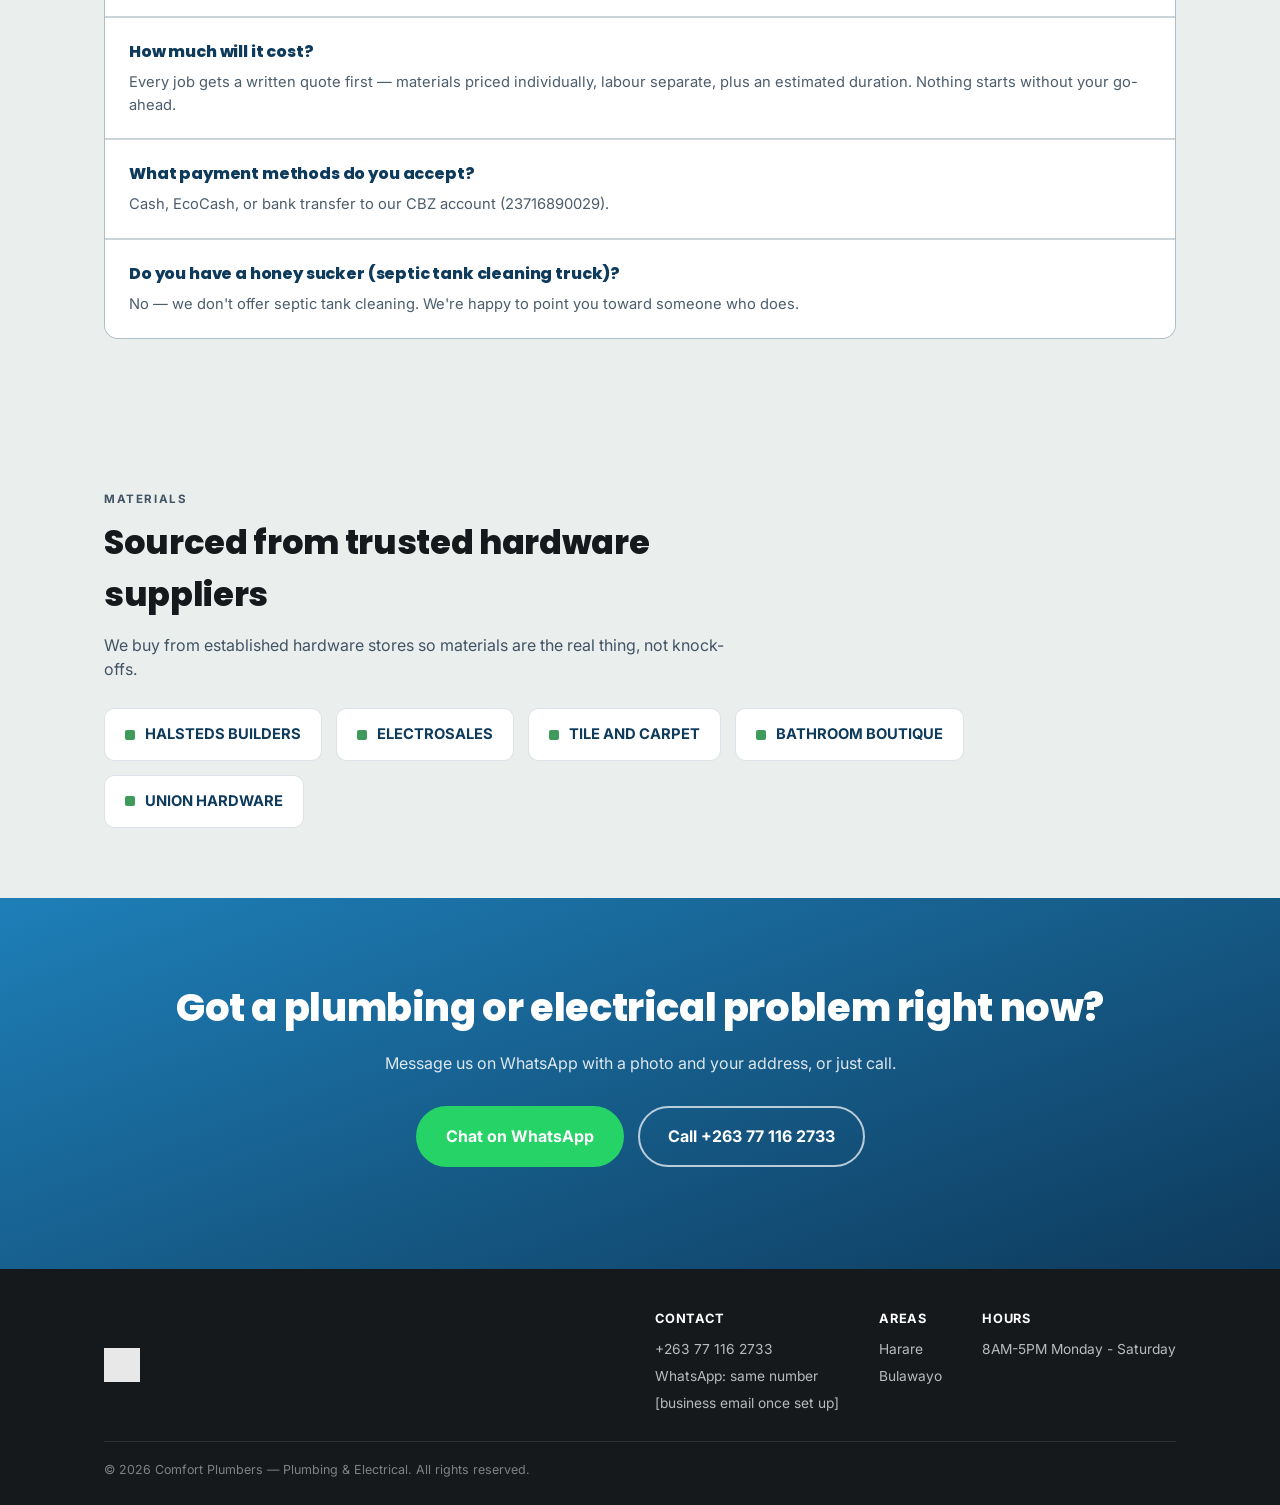
==== commit 1619f3c7: "Update index.html" ====
--- a/index.html
+++ b/index.html
@@ -256,7 +256,7 @@
         <div>
           <h4>Hours</h4>
           <ul>
-            <li>[Add your working hours]</li>
+            <li>8AM-5PM Monday - Saturday</li>
           </ul>
         </div>
       </div>
